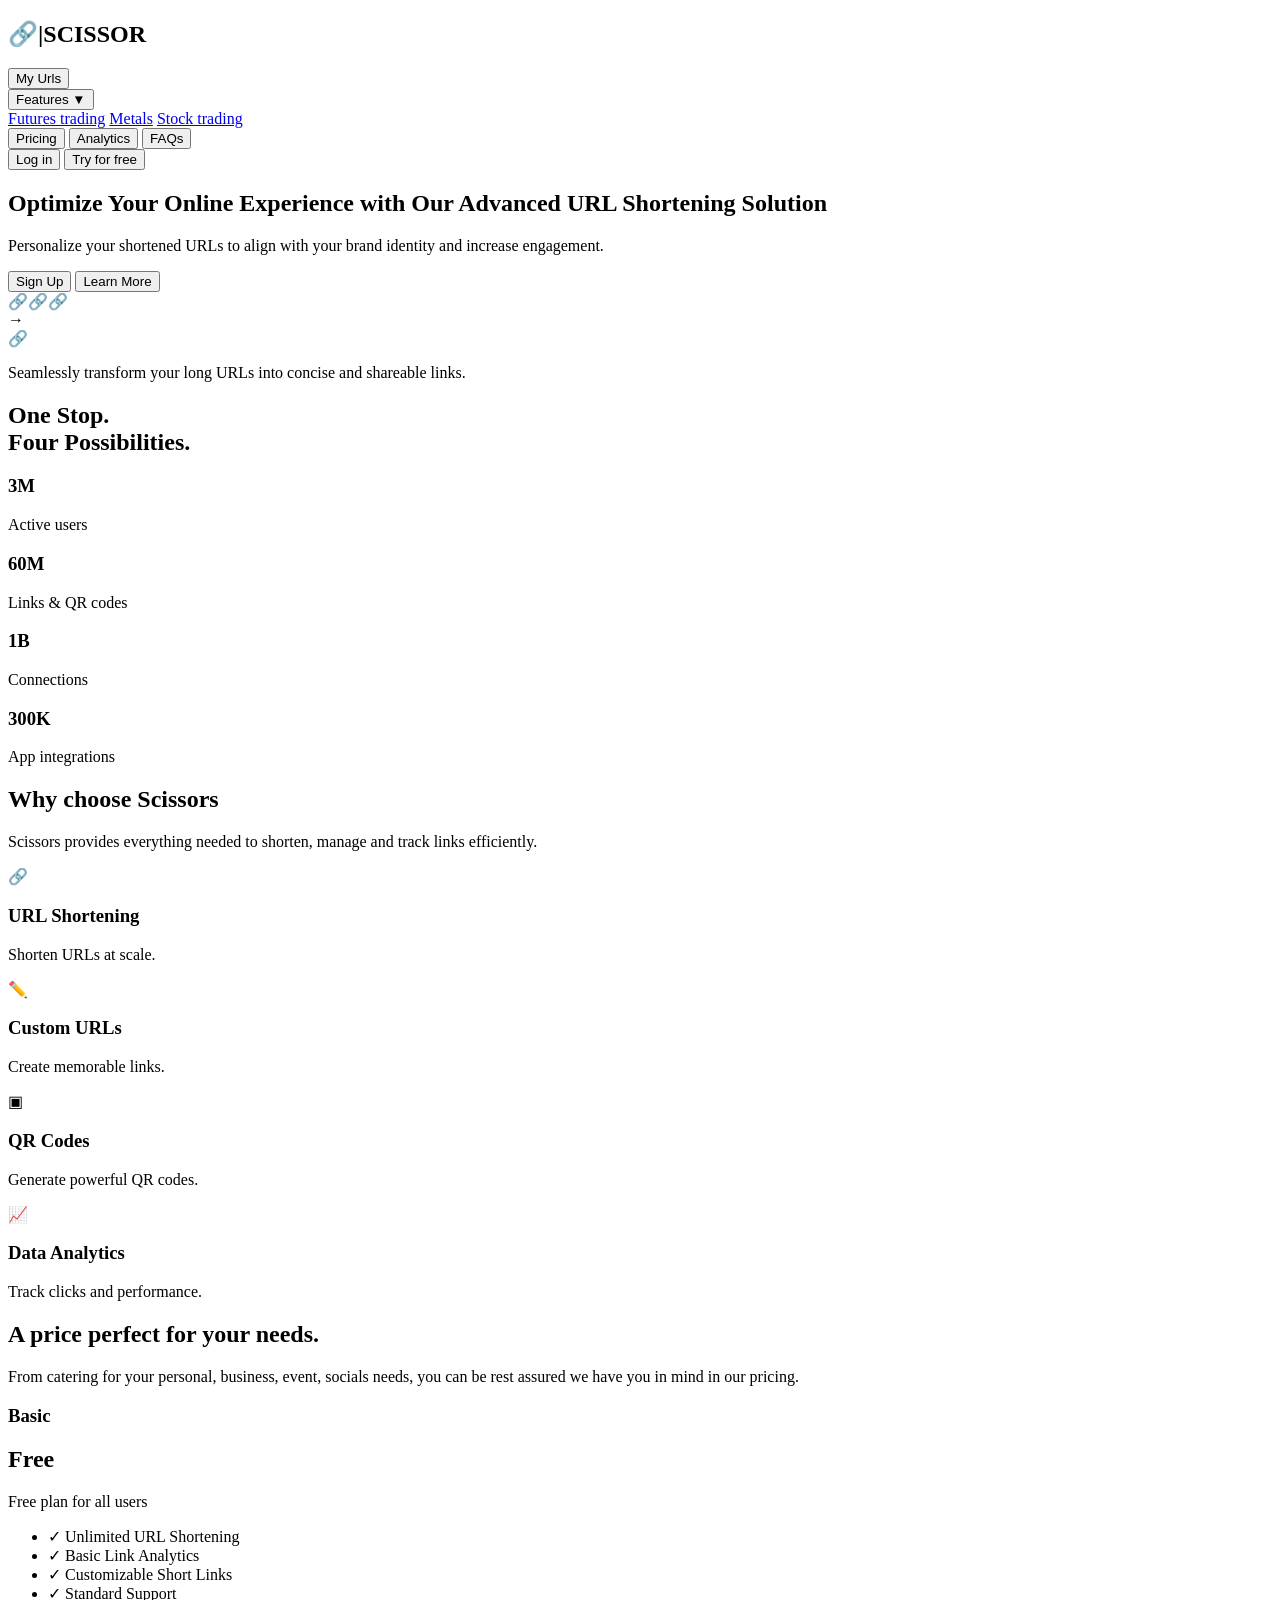
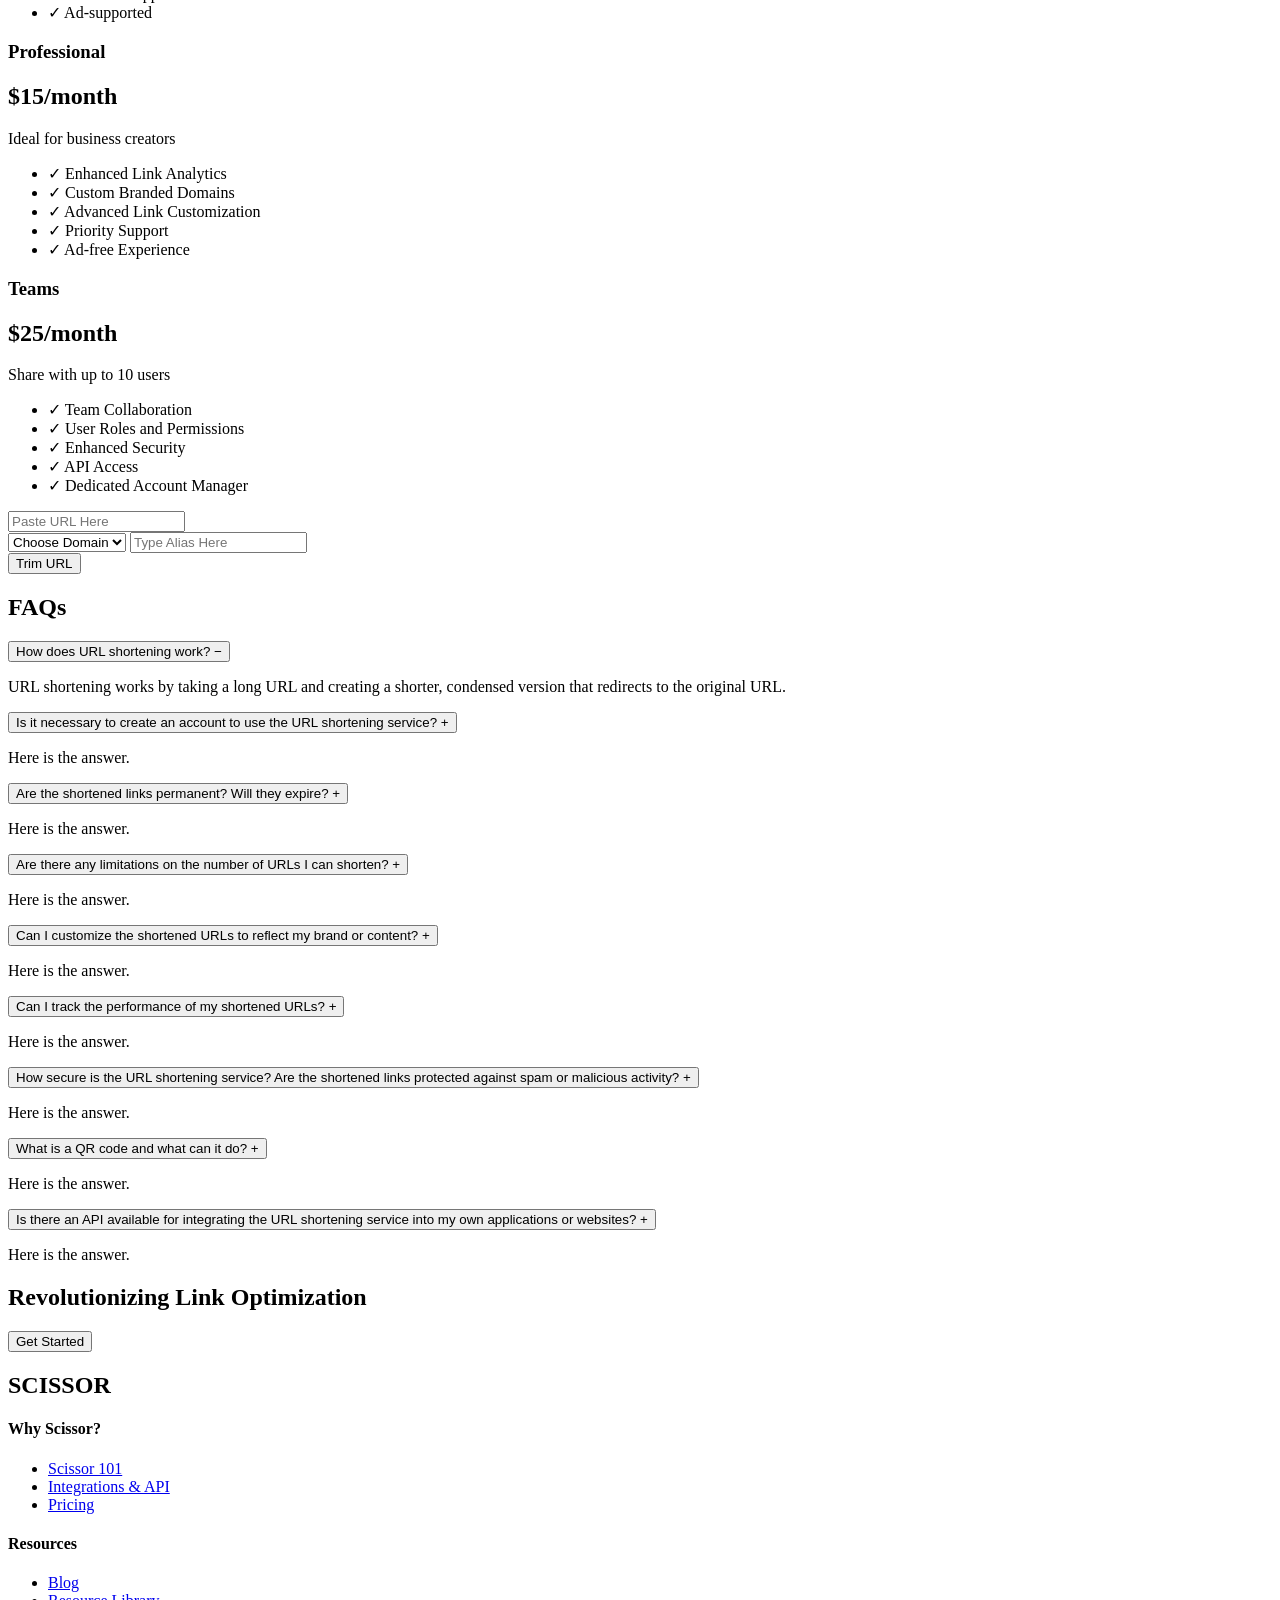
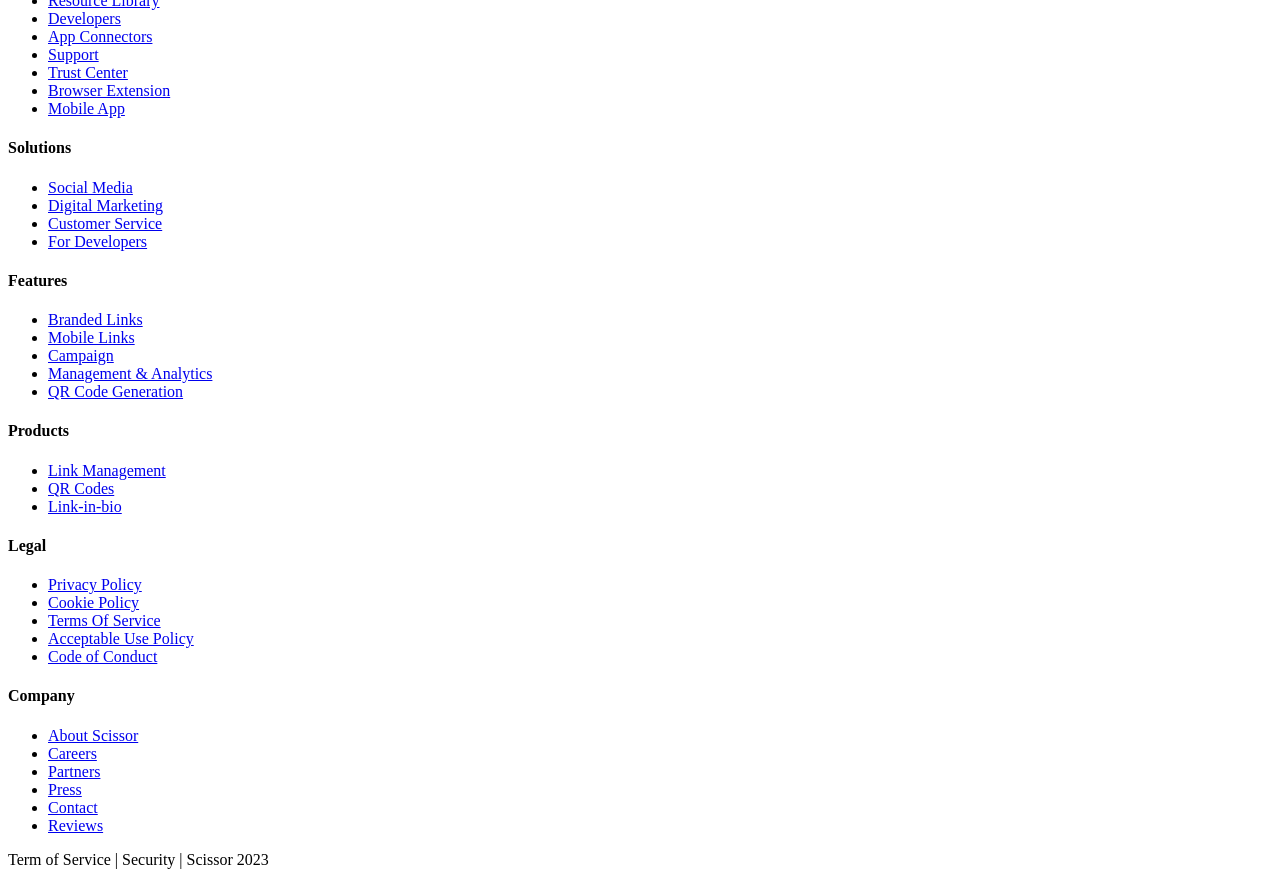
==== index.html @ cb41ccb1 "Rename html file" ====
<!doctype html>
<html lang="en">
  <head>
    <meta charset="UTF-8" />
    <meta name="viewport" content="width=, initial-scale=1.0" />
    <title>Scissor</title>
    <link rel="stylesheet" href="style.css" />
  </head>
  <body>
    <header>
      <nav class="navbar">
        <div class="logo">
          <h2>🔗|SCISSOR</h2>
        </div>

        <div>
          <button class="dropbtn" href="#">My Urls</button>

          <div class="dropdown">
            <button onclick="toggleDropdown()" class="dropbtn">
              Features ▼
            </button>

            <div id="myDropdown" class="dropdown-content">
              <a href="#">Futures trading</a>
              <a href="#">Metals</a>
              <a href="#">Stock trading</a>
            </div>
          </div>
          <button href="#" class="dropbtn">Pricing</button>
          <button href="#" class="dropbtn">Analytics</button>
          <button href="#" class="dropbtn">FAQs</button>
        </div>
        <div class="nav-actions">
          <button href="#" class="dropbtn">Log in</button>
          <button href="#" class="btn-primary">Try for free</button>
        </div>
      </nav>
    </header>
    <!-- Headline -->
    <section class="headline">
      <div class="container">
        <h1>
          Optimize Your Online Experience with Our Advanced
          <span>URL Shortening</span> Solution
        </h1>

        <p>
          Personalize your shortened URLs to align with your brand identity and
          increase engagement.
        </p>

        <div class="headline-buttons">
          <button class="btn primary">Sign Up</button>
          <button class="btn text-btn">Learn More</button>
        </div>

        <div class="link-box">
          <div class="chain-wrapper">
            <div class="chain-group">🔗🔗🔗</div>
            <div class="arrow">→</div>
            <div class="chain-group">🔗</div>
          </div>

          <p>
            Seamlessly transform your long URLs into concise and shareable
            links.
          </p>
        </div>
      </div>
    </section>

    <!-- STATS -->
    <section class="stats">
      <div class="container stats-grid">
        <div class="stats-title">
          <h2>
            One Stop. <br />
            Four <span>Possibilities.</span>
          </h2>
        </div>

        <div class="stat">
          <h3>3M</h3>
          <p>Active users</p>
        </div>

        <div class="stat">
          <h3>60M</h3>
          <p>Links & QR codes</p>
        </div>

        <div class="stat">
          <h3>1B</h3>
          <p>Connections</p>
        </div>

        <div class="stat">
          <h3>300K</h3>
          <p>App integrations</p>
        </div>
      </div>
    </section>

    <!-- FEATURES -->
    <section class="features container">
      <div class="features-left">
        <h2>Why choose <span>Scissors</span></h2>

        <p>
          Scissors provides everything needed to shorten, manage and track links
          efficiently.
        </p>
      </div>

      <div class="features-grid">
        <article class="feature-card">
          <div class="icon">🔗</div>
          <h3>URL Shortening</h3>
          <p>Shorten URLs at scale.</p>
        </article>

        <article class="feature-card">
          <div class="icon">✏️</div>
          <h3>Custom URLs</h3>
          <p>Create memorable links.</p>
        </article>

        <article class="feature-card">
          <div class="icon">▣</div>
          <h3>QR Codes</h3>
          <p>Generate powerful QR codes.</p>
        </article>

        <article class="feature-card">
          <div class="icon">📈</div>
          <h3>Data Analytics</h3>
          <p>Track clicks and performance.</p>
        </article>
      </div>
    </section>

    <section class="pricing">
      <div class="pricing-header">
        <h2>
          <span class="line"></span>
          A <span class="blue">price perfect</span> for your needs.
        </h2>

        <p>
          From catering for your personal, business, event, socials needs, you
          can be rest assured we have you in mind in our pricing.
        </p>
      </div>

      <div class="pricing-grid">
        <div class="price-card">
          <h3>Basic</h3>
          <h1>Free</h1>
          <p>Free plan for all users</p>

          <ul>
            <li>✓ Unlimited URL Shortening</li>
            <li>✓ Basic Link Analytics</li>
            <li>✓ Customizable Short Links</li>
            <li>✓ Standard Support</li>
            <li>✓ Ad-supported</li>
          </ul>
        </div>

        <!-- Professional -->
        <div class="price-card featured">
          <h3>Professional</h3>
          <h1>$15/month</h1>
          <p>Ideal for business creators</p>

          <ul>
            <li>✓ Enhanced Link Analytics</li>
            <li>✓ Custom Branded Domains</li>
            <li>✓ Advanced Link Customization</li>
            <li>✓ Priority Support</li>
            <li>✓ Ad-free Experience</li>
          </ul>
        </div>

        <!-- Teams -->
        <div class="price-card">
          <h3>Teams</h3>
          <h1>$25/month</h1>
          <p>Share with up to 10 users</p>

          <ul>
            <li>✓ Team Collaboration</li>
            <li>✓ User Roles and Permissions</li>
            <li>✓ Enhanced Security</li>
            <li>✓ API Access</li>
            <li>✓ Dedicated Account Manager</li>
          </ul>
        </div>
      </div>
    </section>

    <!-- SHORTENER -->
    <section class="trim-section">
      <div class="trim-card">
        <input type="url" placeholder="Paste URL Here" />

        <div class="row">
          <select>
            <option>Choose Domain</option>
          </select>

          <input type="text" placeholder="Type Alias Here" />
        </div>

        <button class="btn primary full-width">Trim URL</button>
      </div>
    </section>

    <!-- FAQ -->
    <section class="faq">
      <div class="container faq-container">
        <div class="faq-header">
          <span class="faq-line"></span>
          <h2>FAQs</h2>
        </div>

        <!-- FAQ 1 -->
        <div class="faq-item active">
          <button class="faq-question">
            <span>How does URL shortening work?</span>
            <span class="icon">−</span>
          </button>

          <div class="faq-answer">
            <p>
              URL shortening works by taking a long URL and creating a shorter,
              condensed version that redirects to the original URL.
            </p>
          </div>
        </div>

        <!-- FAQ 2 -->
        <div class="faq-item">
          <button class="faq-question">
            <span
              >Is it necessary to create an account to use the URL shortening
              service?</span
            >
            <span class="icon">+</span>
          </button>

          <div class="faq-answer">
            <p>Here is the answer.</p>
          </div>
        </div>

        <!-- FAQ 3 -->
        <div class="faq-item">
          <button class="faq-question">
            <span>Are the shortened links permanent? Will they expire?</span>
            <span class="icon">+</span>
          </button>

          <div class="faq-answer">
            <p>Here is the answer.</p>
          </div>
        </div>

        <!-- FAQ 4 -->
        <div class="faq-item">
          <button class="faq-question">
            <span
              >Are there any limitations on the number of URLs I can
              shorten?</span
            >
            <span class="icon">+</span>
          </button>

          <div class="faq-answer">
            <p>Here is the answer.</p>
          </div>
        </div>

        <!-- FAQ 5 -->
        <div class="faq-item">
          <button class="faq-question">
            <span
              >Can I customize the shortened URLs to reflect my brand or
              content?</span
            >
            <span class="icon">+</span>
          </button>

          <div class="faq-answer">
            <p>Here is the answer.</p>
          </div>
        </div>

        <!-- FAQ 6 -->
        <div class="faq-item">
          <button class="faq-question">
            <span>Can I track the performance of my shortened URLs?</span>
            <span class="icon">+</span>
          </button>

          <div class="faq-answer">
            <p>Here is the answer.</p>
          </div>
        </div>

        <!-- FAQ 7 -->
        <div class="faq-item">
          <button class="faq-question">
            <span
              >How secure is the URL shortening service? Are the shortened links
              protected against spam or malicious activity?</span
            >
            <span class="icon">+</span>
          </button>

          <div class="faq-answer">
            <p>Here is the answer.</p>
          </div>
        </div>

        <!-- FAQ 8 -->
        <div class="faq-item">
          <button class="faq-question">
            <span>What is a QR code and what can it do?</span>
            <span class="icon">+</span>
          </button>

          <div class="faq-answer">
            <p>Here is the answer.</p>
          </div>
        </div>

        <!-- FAQ 9 -->
        <div class="faq-item">
          <button class="faq-question">
            <span
              >Is there an API available for integrating the URL shortening
              service into my own applications or websites?</span
            >
            <span class="icon">+</span>
          </button>

          <div class="faq-answer">
            <p>Here is the answer.</p>
          </div>
        </div>
      </div>
    </section>

    <!-- CTA -->
    <section class="cta">
      <div class="container">
        <h2>Revolutionizing Link Optimization</h2>

        <button class="btn primary">Get Started</button>
      </div>
    </section>

    <!-- FOOTER -->
    <footer class="footer">
      <div class="container footer-grid">
        <!-- Logo & Socials -->
        <div class="footer-brand">
          <h2 class="logo">SCISSOR</h2>

          <div class="socials">
            <a href="#"><i class="fa-brands fa-twitter"></i></a>
            <a href="#"><i class="fa-brands fa-instagram"></i></a>
            <a href="#"><i class="fa-brands fa-linkedin"></i></a>
            <a href="#"><i class="fa-brands fa-facebook"></i></a>
          </div>
        </div>

        <!-- Why Scissor -->
        <div class="footer-column">
          <h4>Why Scissor?</h4>
          <ul>
            <li><a href="#">Scissor 101</a></li>
            <li><a href="#">Integrations & API</a></li>
            <li><a href="#">Pricing</a></li>
          </ul>

          <h4 class="footer-heading-space">Resources</h4>
          <ul>
            <li><a href="#">Blog</a></li>
            <li><a href="#">Resource Library</a></li>
            <li><a href="#">Developers</a></li>
            <li><a href="#">App Connectors</a></li>
            <li><a href="#">Support</a></li>
            <li><a href="#">Trust Center</a></li>
            <li><a href="#">Browser Extension</a></li>
            <li><a href="#">Mobile App</a></li>
          </ul>
        </div>

        <!-- Solutions -->
        <div class="footer-column">
          <h4>Solutions</h4>
          <ul>
            <li><a href="#">Social Media</a></li>
            <li><a href="#">Digital Marketing</a></li>
            <li><a href="#">Customer Service</a></li>
            <li><a href="#">For Developers</a></li>
          </ul>

          <h4 class="footer-heading-space">Features</h4>
          <ul>
            <li><a href="#">Branded Links</a></li>
            <li><a href="#">Mobile Links</a></li>
            <li><a href="#">Campaign</a></li>
            <li><a href="#">Management & Analytics</a></li>
            <li><a href="#">QR Code Generation</a></li>
          </ul>
        </div>

        <!-- Products -->
        <div class="footer-column">
          <h4>Products</h4>
          <ul>
            <li><a href="#">Link Management</a></li>
            <li><a href="#">QR Codes</a></li>
            <li><a href="#">Link-in-bio</a></li>
          </ul>

          <h4 class="footer-heading-space">Legal</h4>
          <ul>
            <li><a href="#">Privacy Policy</a></li>
            <li><a href="#">Cookie Policy</a></li>
            <li><a href="#">Terms Of Service</a></li>
            <li><a href="#">Acceptable Use Policy</a></li>
            <li><a href="#">Code of Conduct</a></li>
          </ul>
        </div>

        <!-- Company -->
        <div class="footer-column">
          <h4>Company</h4>
          <ul>
            <li><a href="#">About Scissor</a></li>
            <li><a href="#">Careers</a></li>
            <li><a href="#">Partners</a></li>
            <li><a href="#">Press</a></li>
            <li><a href="#">Contact</a></li>
            <li><a href="#">Reviews</a></li>
          </ul>
        </div>
      </div>

      <div class="container footer-bottom">
        <p>Term of Service | Security | Scissor 2023</p>
      </div>
    </footer>

    <script src="weekscript.js"></script>
  </body>
</html>
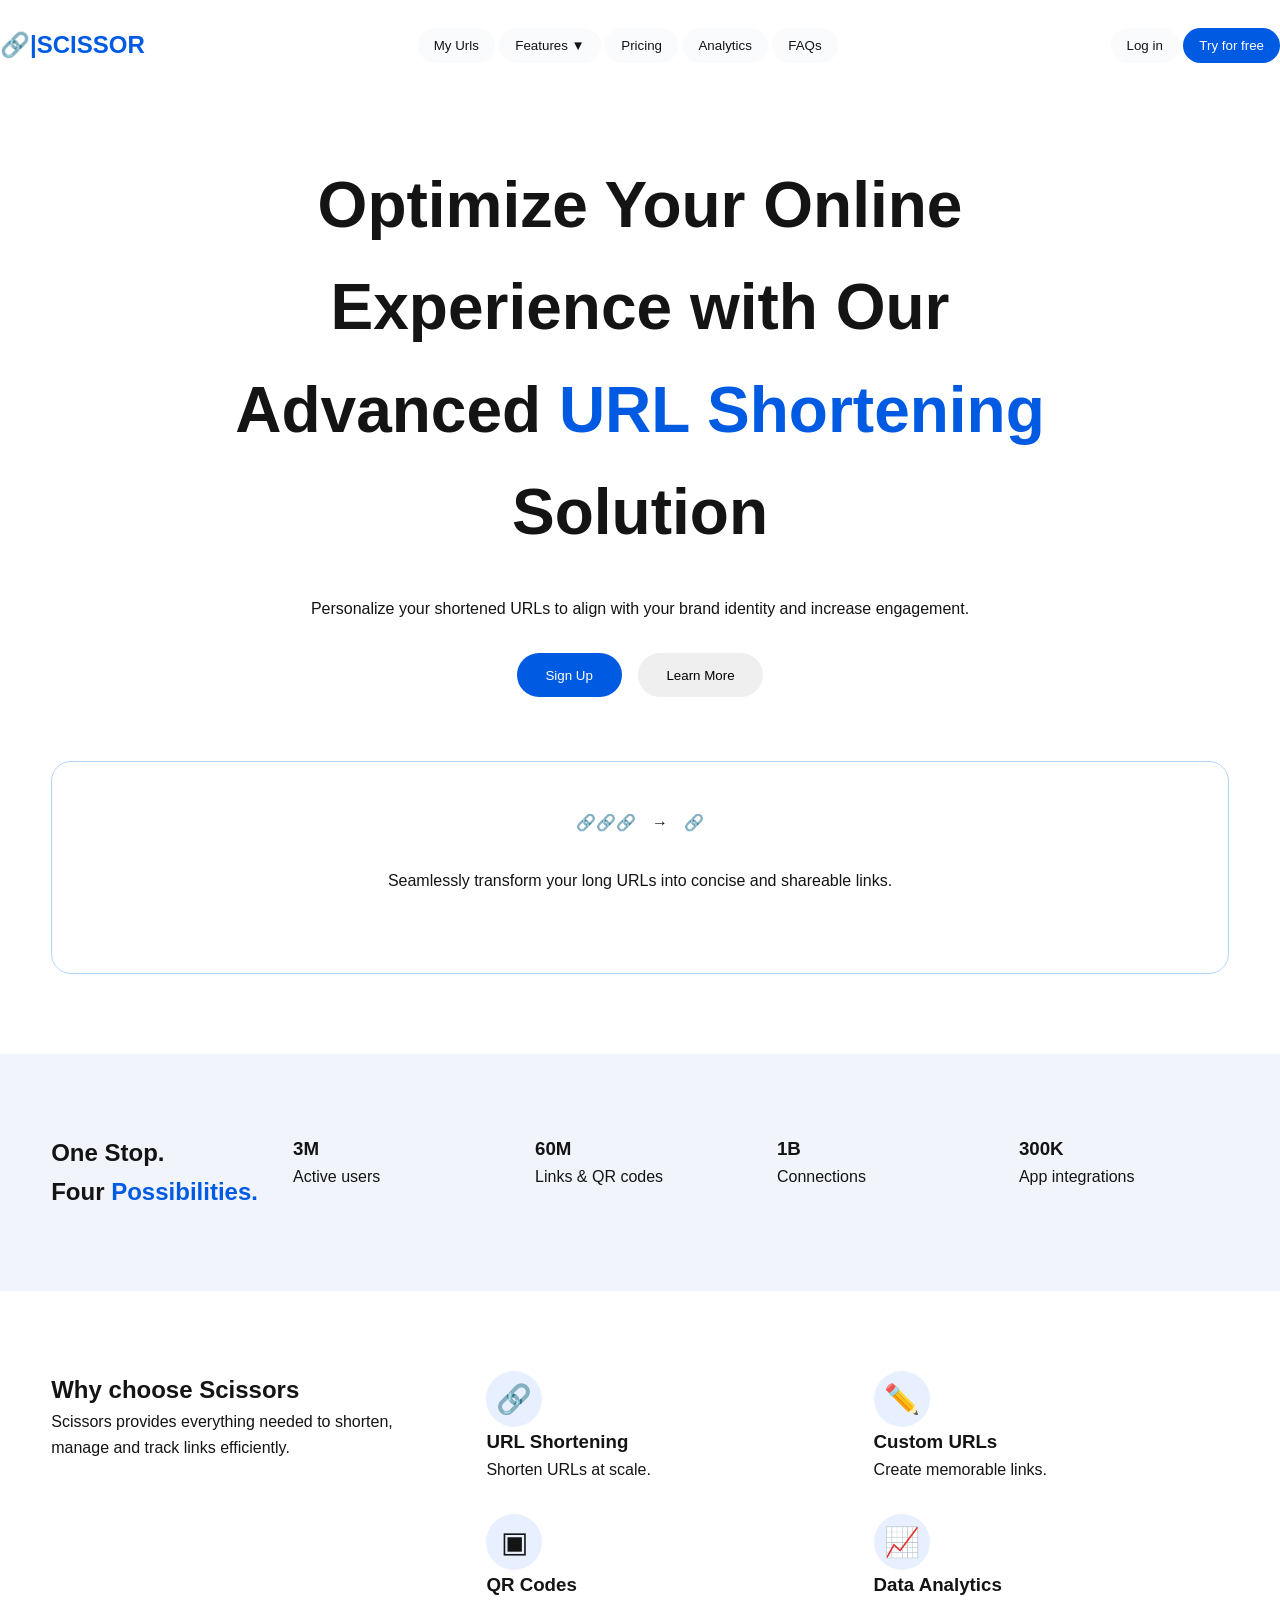
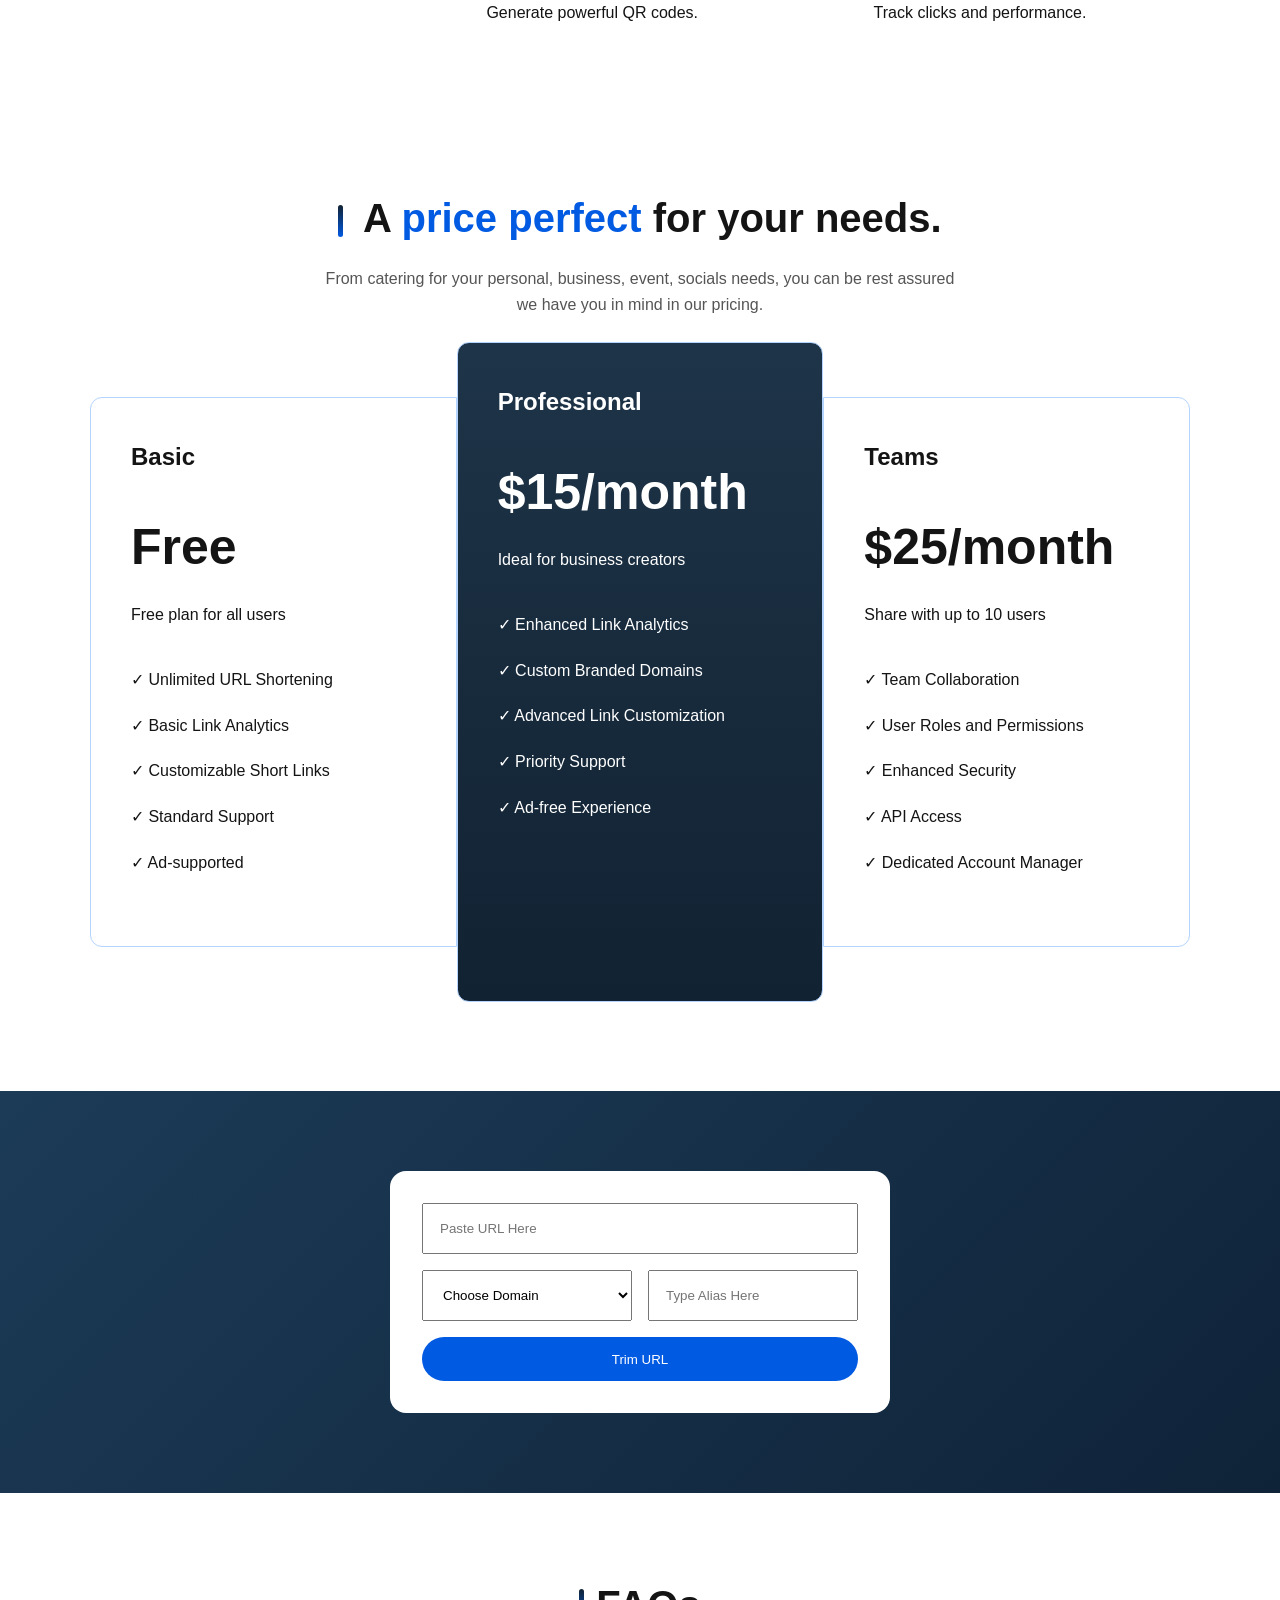
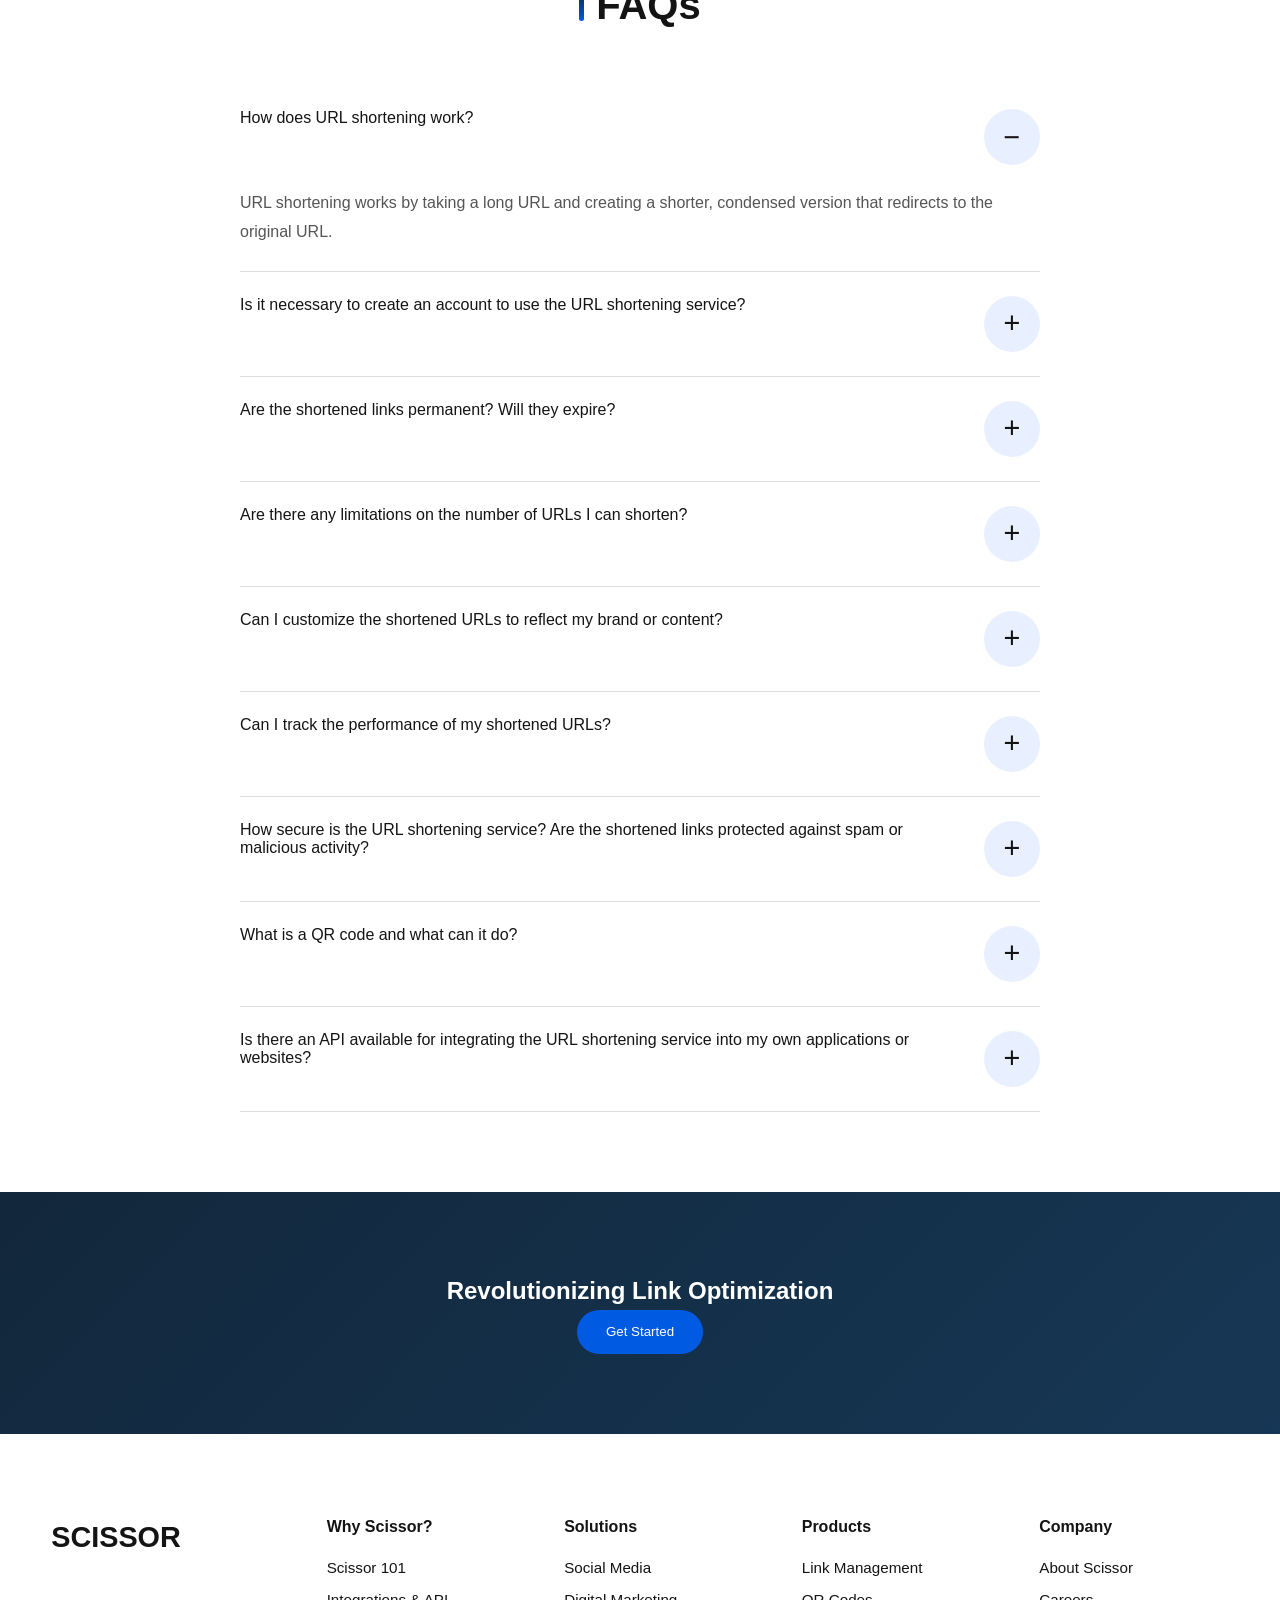
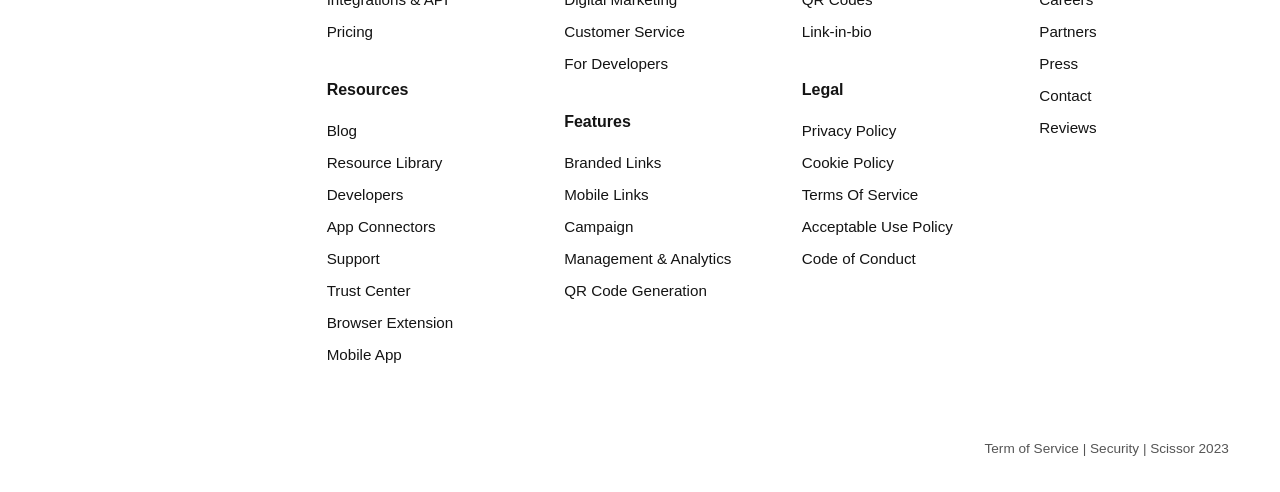
==== commit 8e0540b4: "change css naming convention" ====
--- a/index.html
+++ b/index.html
@@ -4,7 +4,7 @@
     <meta charset="UTF-8" />
     <meta name="viewport" content="width=, initial-scale=1.0" />
     <title>Scissor</title>
-    <link rel="stylesheet" href="style.css" />
+    <link rel="stylesheet" href="week.css" />
   </head>
   <body>
     <header>
--- a/week.css
+++ b/week.css
@@ -0,0 +1,567 @@
+:root {
+  --blue: #005ae2;
+  --dark: #141414;
+  --text: #555;
+  --bg: #f9fbfd;
+  --white: #fff;
+  --radius: 12px;
+  --container: 1200px;
+}
+
+* {
+  margin: 0;
+  padding: 0;
+  box-sizing: border-box;
+}
+
+body {
+  font-family: sans-serif;
+  color: var(--dark);
+  line-height: 1.6;
+}
+
+.container {
+  width: min(92%, 1200px);
+  margin-inline: auto;
+}
+
+img {
+  display: block;
+  height: auto;
+}
+
+section {
+  padding: 5rem 0;
+}
+
+.logo {
+  color: var(--blue);
+}
+
+.btn {
+  border: none;
+  cursor: pointer;
+  padding: 0.9rem 1.8rem;
+  border-radius: 50px;
+}
+
+.primary {
+  background: var(--blue);
+  color: white;
+}
+
+.outline {
+  border: 1px solid var(--blue);
+  color: var(--blue);
+  background: transparent;
+}
+
+/* NAV */
+
+.navbar {
+  height: 90px;
+  display: flex;
+  justify-content: space-between;
+  align-items: center;
+}
+
+.nav-links {
+  display: flex;
+  gap: 2rem;
+}
+
+.nav-links a {
+  text-decoration: none;
+  color: var(--dark);
+}
+
+.btn-primary {
+  background-color: var(--blue);
+  color: var(--white);
+  padding: 10px 16px;
+  border: none;
+  cursor: pointer;
+  border-radius: 20px;
+}
+
+/* Headline */
+
+.headline {
+  text-align: center;
+  padding-top: 4rem;
+}
+
+.headline h1 {
+  font-size: clamp(2rem, 5vw, 4rem);
+  max-width: 900px;
+  margin: auto;
+}
+
+.headline span {
+  color: var(--blue);
+}
+
+.headline p {
+  max-width: 700px;
+  margin: 2rem auto;
+}
+
+.headline-buttons {
+  display: flex;
+  justify-content: center;
+  gap: 1rem;
+}
+
+.dropdown {
+  position: relative;
+  display: inline-block;
+}
+
+.dropbtn {
+  background-color: var(--bg);
+  color: var(--dark);
+  padding: 10px 16px;
+  border: none;
+  cursor: pointer;
+  border-radius: 20px;
+}
+
+.dropdown-content {
+  display: none;
+  position: absolute;
+  background-color: white;
+  min-width: 160px;
+  box-shadow: 0 4px 8px rgba(0, 0, 0, 0.2);
+  border-radius: 20px;
+  overflow: hidden; /* Keeps menu items inside rounded corners */
+}
+
+.dropdown-content a {
+  display: block;
+  padding: 10px;
+  text-decoration: none;
+  color: black;
+}
+
+.dropdown-content a:hover {
+  background-color: #f1f1f1;
+}
+
+.show {
+  display: block;
+}
+
+.link-box {
+  margin-top: 4rem;
+  border: 1px solid #b3d4ff;
+  border-radius: 20px;
+  padding: 3rem;
+}
+
+.chain-wrapper {
+  display: flex;
+  justify-content: center;
+  align-items: center;
+  gap: 1rem;
+}
+
+/* STATS */
+
+.stats {
+  background: #f1f5fb;
+}
+
+.stats-grid {
+  display: grid;
+  grid-template-columns: repeat(5, 1fr);
+  gap: 2rem;
+}
+
+.stats-title span {
+  color: var(--blue);
+}
+
+/* FEATURES */
+
+.features {
+  display: grid;
+  grid-template-columns: 1fr 2fr;
+  gap: 4rem;
+}
+
+.features-grid {
+  display: grid;
+  grid-template-columns: repeat(2, 1fr);
+  gap: 2rem;
+}
+
+.icon {
+  width: 56px;
+  height: 56px;
+  border-radius: 50%;
+  background: #e8f0ff;
+  display: flex;
+  align-items: center;
+  justify-content: center;
+}
+
+.pricing {
+  padding: 80px 60px;
+}
+
+/* Header */
+
+.pricing-header {
+  text-align: center;
+  margin-bottom: 80px;
+}
+
+.pricing-header h2 {
+  font-size: 40px;
+  font-weight: 700;
+  margin-bottom: 16px;
+}
+
+.blue {
+  color: #005ae2;
+}
+
+.line {
+  display: inline-block;
+  width: 6px;
+  height: 40px;
+  background: #112232;
+  margin-right: 10px;
+  vertical-align: middle;
+}
+
+.pricing-header p {
+  color: #555;
+  max-width: 650px;
+  margin: auto;
+  line-height: 1.6;
+}
+
+/* Cards */
+
+.pricing-grid {
+  display: grid;
+  grid-template-columns: repeat(3, minmax(250px, 1fr));
+  align-items: center;
+  max-width: 1100px;
+  margin: 4rem auto;
+}
+
+.price-card {
+  background: white;
+  border: 1px solid #b3d4ff;
+  padding: 40px;
+  min-height: 550px;
+}
+
+.price-card h3 {
+  margin-bottom: 30px;
+  font-size: 24px;
+}
+
+.price-card h1 {
+  margin-bottom: 15px;
+  font-size: 50px;
+}
+
+.price-card p {
+  margin-bottom: 40px;
+}
+
+.price-card ul {
+  list-style: none;
+}
+
+.price-card li {
+  margin-bottom: 20px;
+}
+
+/* Featured card */
+
+.featured {
+  background: linear-gradient(180deg, #1e3448 0%, #112232 100%);
+  color: white;
+  min-height: 660px;
+  border-radius: 12px;
+  position: relative;
+  z-index: 10;
+  margin-top: -55px;
+  margin-bottom: -55px;
+}
+
+/* Rounded corners on outer cards */
+
+.price-card:first-child {
+  border-radius: 12px 0 0 12px;
+}
+
+.price-card:last-child {
+  border-radius: 0 12px 12px 0;
+}
+
+/* FORM */
+
+.trim-section {
+  background: linear-gradient(135deg, #1c3b57, #0f2338);
+}
+
+.trim-card {
+  max-width: 500px;
+  background: white;
+  margin: auto;
+  padding: 2rem;
+  border-radius: 16px;
+}
+
+.trim-card input,
+.trim-card select {
+  width: 100%;
+  padding: 1rem;
+  margin-bottom: 1rem;
+}
+
+.row {
+  display: grid;
+  grid-template-columns: 1fr 1fr;
+  gap: 1rem;
+}
+
+.full-width {
+  width: 100%;
+}
+
+/* FAQ SECTION */
+
+.faq {
+  padding: 5rem 0;
+}
+
+.faq-container {
+  width: min(90%, 800px);
+  margin: 0 auto;
+}
+
+.faq-header {
+  display: flex;
+  justify-content: center;
+  align-items: center;
+  gap: 0.75rem;
+  margin-bottom: 3rem;
+}
+
+.faq-line,
+.line {
+  width: 5px;
+  height: 32px;
+  background: linear-gradient(180deg, #112232, #005ae2);
+  border-radius: 50px;
+}
+
+.faq-header h2 {
+  font-size: clamp(2rem, 4vw, 2.5rem);
+}
+
+.faq-item {
+  border-bottom: 1px solid #ddd;
+}
+
+.faq-question {
+  width: 100%;
+  padding: 1.5rem 0;
+
+  display: flex;
+  justify-content: space-between;
+  align-items: flex-start;
+
+  gap: 1rem;
+
+  border: none;
+  background: transparent;
+
+  cursor: pointer;
+
+  text-align: left;
+
+  font-size: 1rem;
+  color: var(--dark);
+}
+
+.faq-question span:first-child {
+  flex: 1;
+}
+
+.icon {
+  font-size: 1.8rem;
+  line-height: 1;
+  flex-shrink: 0;
+}
+
+.faq-answer {
+  max-height: 0;
+  overflow: hidden;
+
+  color: var(--text);
+
+  line-height: 1.8;
+
+  transition:
+    max-height 0.35s ease,
+    padding 0.35s ease;
+
+  padding-right: 2rem;
+}
+
+.faq-item.active .faq-answer {
+  max-height: 300px;
+  padding-bottom: 1.5rem;
+}
+
+.faq-item.active .icon {
+  content: "Here is the answer";
+}
+
+/* CTA */
+
+.cta {
+  background: linear-gradient(135deg, #12273b, #163755);
+
+  color: white;
+  text-align: center;
+}
+
+/* FOOTER */
+
+.footer {
+  padding: 5rem 0 2rem;
+  background: #ffffff;
+  position: relative;
+  overflow: hidden;
+}
+
+.footer-grid {
+  display: grid;
+  grid-template-columns: 1.2fr 1fr 1fr 1fr 1fr;
+  gap: 3rem;
+}
+
+.footer-brand {
+  display: flex;
+  flex-direction: column;
+  gap: 1.5rem;
+}
+
+.footer-brand .logo {
+  color: var(--dark);
+  font-size: 1.8rem;
+  font-weight: 700;
+}
+
+.socials {
+  display: flex;
+  gap: 1rem;
+}
+
+.socials a {
+  color: var(--dark);
+  font-size: 1.2rem;
+  transition: 0.3s ease;
+}
+
+.socials a:hover {
+  color: var(--blue);
+}
+
+.footer-column h4 {
+  margin-bottom: 1rem;
+  font-size: 1rem;
+  font-weight: 700;
+}
+
+.footer-heading-space {
+  margin-top: 2rem;
+}
+
+.footer-column ul {
+  list-style: none;
+}
+
+.footer-column li {
+  margin-bottom: 0.4rem;
+}
+
+.footer-column a {
+  text-decoration: none;
+  color: var(--dark);
+  font-size: 0.95rem;
+  transition: 0.3s ease;
+}
+
+.footer-column a:hover {
+  color: var(--blue);
+}
+
+.footer-bottom {
+  margin-top: 4rem;
+  display: flex;
+  justify-content: flex-end;
+}
+
+.footer-bottom p {
+  font-size: 0.85rem;
+  color: #555;
+}
+
+/* MOBILE */
+
+@media (max-width: 768px) {
+  .nav-links,
+  .nav-cta {
+    display: none;
+  }
+
+  .stats-grid {
+    grid-template-columns: 1fr;
+    text-align: center;
+  }
+
+  .features-grid {
+    grid-template-columns: 1fr;
+  }
+
+  .row {
+    grid-template-columns: 1fr;
+  }
+
+  .footer-grid {
+    grid-template-columns: 1fr;
+    text-align: center;
+  }
+
+  .footer-brand {
+    align-items: center;
+  }
+
+  .socials {
+    justify-content: center;
+  }
+
+  .footer-bottom {
+    justify-content: center;
+    text-align: center;
+  }
+
+  .headline-buttons,
+  .pricing-buttons {
+    flex-direction: column;
+    width: 100%;
+  }
+
+  .btn {
+    width: 100%;
+  }
+}
